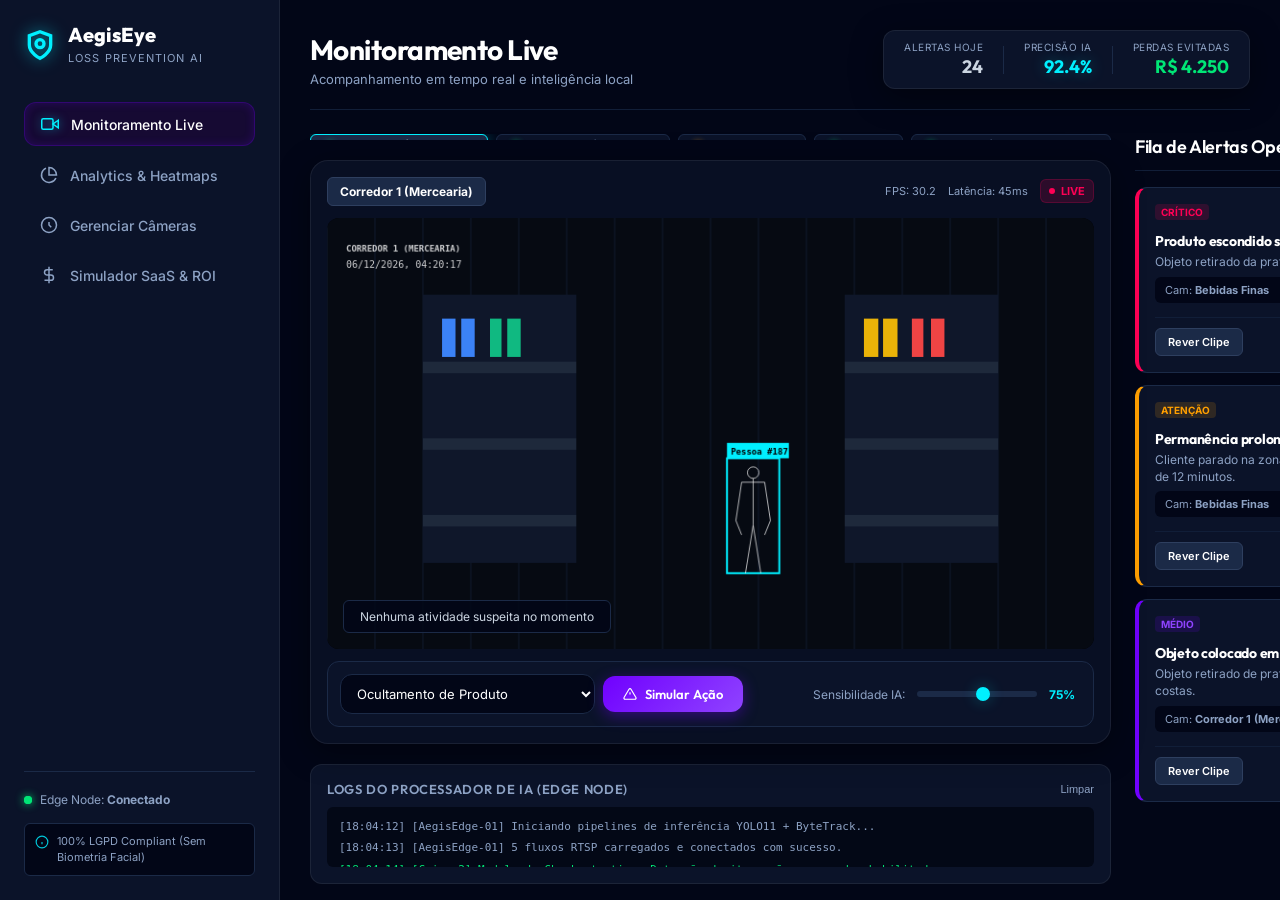
==== index.html @ 30263ce0 "Initial commit: AegisEye AI Dashboard with Python server and simulated pipeline" ====
<!DOCTYPE html>
<html lang="pt-BR">
<head>
    <meta charset="UTF-8">
    <meta name="viewport" content="width=device-width, initial-scale=1.0">
    <title>AegisEye AI - Prevenção Inteligente de Perdas</title>
    <meta name="description" content="Dashboard interativo para o AegisEye AI, sistema de detecção comportamental para prevenção de perdas em supermercados.">
    <!-- Google Fonts -->
    <link rel="preconnect" href="https://fonts.googleapis.com">
    <link rel="preconnect" href="https://fonts.gstatic.com" crossorigin>
    <link href="https://fonts.googleapis.com/css2?family=Inter:wght@300;400;500;600;700&family=Outfit:wght@400;500;600;700;800&display=swap" rel="stylesheet">
    <!-- Stylesheet -->
    <link rel="stylesheet" href="style.css?v=2">
</head>
<body>
    <div class="app-container">
        <!-- Sidebar -->
        <aside class="sidebar">
            <div class="sidebar-header">
                <div class="logo">
                    <svg class="logo-icon" viewBox="0 0 24 24" fill="none" stroke="currentColor" stroke-width="2.5">
                        <path d="M12 22s8-4 8-10V5l-8-3-8 3v7c0 6 8 10 8 10z"/>
                        <circle cx="12" cy="11" r="3"/>
                    </svg>
                    <div class="logo-text">
                        <span class="logo-title">AegisEye</span>
                        <span class="logo-subtitle">Loss Prevention AI</span>
                    </div>
                </div>
            </div>
            
            <nav class="sidebar-nav">
                <button class="nav-item active" data-tab="live" id="btn-tab-live">
                    <svg class="nav-icon" viewBox="0 0 24 24" fill="none" stroke="currentColor" stroke-width="2"><path d="M23 7l-7 5 7 5V7z"/><rect x="1" y="5" width="15" height="14" rx="2" ry="2"/></svg>
                    Monitoramento Live
                </button>
                <button class="nav-item" data-tab="analytics" id="btn-tab-analytics">
                    <svg class="nav-icon" viewBox="0 0 24 24" fill="none" stroke="currentColor" stroke-width="2"><path d="M21.21 15.89A10 10 0 1 1 8 2.83"/><path d="M22 12A10 10 0 0 0 12 2v10z"/></svg>
                    Analytics & Heatmaps
                </button>
                <button class="nav-item" data-tab="cameras" id="btn-tab-cameras">
                    <svg class="nav-icon" viewBox="0 0 24 24" fill="none" stroke="currentColor" stroke-width="2"><path d="M12 22c5.523 0 10-4.477 10-10S17.523 2 12 2 2 6.477 2 12s4.477 10 10 10z"/><path d="M12 8v4l3 3"/></svg>
                    Gerenciar Câmeras
                </button>
                <button class="nav-item" data-tab="saas" id="btn-tab-saas">
                    <svg class="nav-icon" viewBox="0 0 24 24" fill="none" stroke="currentColor" stroke-width="2"><line x1="12" y1="1" x2="12" y2="23"/><path d="M17 5H9.5a3.5 3.5 0 0 0 0 7h5a3.5 3.5 0 0 1 0 7H6"/></svg>
                    Simulador SaaS & ROI
                </button>
            </nav>
            
            <div class="sidebar-footer">
                <div class="status-indicator-container">
                    <span class="pulse-dot green"></span>
                    <span class="status-text">Edge Node: <strong>Conectado</strong></span>
                </div>
                <div class="legal-disclaimer">
                    <svg viewBox="0 0 24 24" fill="none" stroke="currentColor" stroke-width="2" class="disclaimer-icon"><circle cx="12" cy="12" r="10"/><line x1="12" y1="16" x2="12" y2="12"/><line x1="12" y1="8" x2="12.01" y2="8"/></svg>
                    100% LGPD Compliant (Sem Biometria Facial)
                </div>
            </div>
        </aside>

        <!-- Main Content Area -->
        <main class="main-content">
            <!-- Header -->
            <header class="main-header">
                <div class="header-title-area">
                    <h1 id="view-title">Monitoramento Live</h1>
                    <p class="header-subtitle" id="view-subtitle">Acompanhamento em tempo real e inteligência local</p>
                </div>
                <div class="header-stats">
                    <div class="quick-stat">
                        <span class="quick-stat-label">Alertas Hoje</span>
                        <span class="quick-stat-value" id="stats-alerts-count">24</span>
                    </div>
                    <div class="quick-stat-divider"></div>
                    <div class="quick-stat">
                        <span class="quick-stat-label">Precisão IA</span>
                        <span class="quick-stat-value text-cyan">92.4%</span>
                    </div>
                    <div class="quick-stat-divider"></div>
                    <div class="quick-stat">
                        <span class="quick-stat-label">Perdas Evitadas</span>
                        <span class="quick-stat-value text-green" id="stats-saved-value">R$ 4.250</span>
                    </div>
                </div>
            </header>

            <!-- TAB 1: Live Monitor -->
            <section class="tab-view active" id="view-live">
                <div class="live-grid">
                    <!-- Feed Column -->
                    <div class="feed-column">
                        <div class="camera-selectors">
                            <button class="cam-select-btn active" data-cam="0">
                                <span class="cam-indicator online"></span>
                                Corredor 1 (Mercearia)
                            </button>
                            <button class="cam-select-btn" data-cam="1">
                                <span class="cam-indicator online"></span>
                                Corredor 2 (Biscoitos)
                            </button>
                            <button class="cam-select-btn" data-cam="2">
                                <span class="cam-indicator warning"></span>
                                Bebidas Finas
                            </button>
                            <button class="cam-select-btn" data-cam="3">
                                <span class="cam-indicator online"></span>
                                Caixa 1
                            </button>
                            <button class="cam-select-btn" data-cam="4">
                                <span class="cam-indicator online"></span>
                                Caixa 2 (Autoatendimento)
                            </button>
                        </div>
                        
                        <div class="video-container">
                            <div class="video-header">
                                <span class="camera-info-badge" id="active-cam-title">Corredor 1 (Mercearia)</span>
                                <div class="video-controls">
                                    <span class="video-fps">FPS: 30.2</span>
                                    <span class="video-latency">Latência: 45ms</span>
                                    <span class="rec-badge"><span class="rec-dot"></span>LIVE</span>
                                </div>
                            </div>
                            
                            <!-- Video Simulation Canvas -->
                            <div class="canvas-wrapper">
                                <canvas id="video-canvas" width="800" height="450"></canvas>
                                <div class="detection-overlay-notice" id="detection-notice">
                                    Nenhuma atividade suspeita no momento
                                </div>
                            </div>
                            
                            <!-- Interactive Simulation Control -->
                            <div class="simulation-controls">
                                <div class="sim-select-group">
                                    <select id="sim-type-selector" class="sim-dropdown">
                                        <option value="concealment">Ocultamento de Produto</option>
                                        <option value="lingering">Permanência Excessiva (Bebidas)</option>
                                        <option value="running">Pessoa Correndo / Briga</option>
                                        <option value="fall">Queda de Cliente (Segurança)</option>
                                        <option value="shelf">Gôndola Vazia / Reposição</option>
                                    </select>
                                    <button class="action-btn" id="btn-trigger-suspicious">
                                        <svg viewBox="0 0 24 24" fill="none" stroke="currentColor" stroke-width="2" class="btn-icon"><path d="M10.29 3.86L1.82 18a2 2 0 0 0 1.71 3h16.94a2 2 0 0 0 1.71-3L13.71 3.86a2 2 0 0 0-3.42 0z"/><line x1="12" y1="9" x2="12" y2="13"/><line x1="12" y1="17" x2="12.01" y2="17"/></svg>
                                        Simular Ação
                                    </button>
                                </div>
                                <div class="sim-speed-selector">
                                    <span class="sim-speed-label">Sensibilidade IA:</span>
                                    <input type="range" min="50" max="95" value="75" class="range-slider" id="sensitivity-slider">
                                    <span class="sim-speed-value" id="sensitivity-val">75%</span>
                                </div>
                            </div>
                        </div>
                        
                        <!-- Console Logging Container -->
                        <div class="console-card">
                            <div class="card-header">
                                <h3>Logs do Processador de IA (Edge Node)</h3>
                                <button class="clear-btn" id="btn-clear-logs">Limpar</button>
                            </div>
                            <div class="console-log-area" id="console-logs">
                                <div class="log-line info">[18:04:12] [AegisEdge-01] Iniciando pipelines de inferência YOLO11 + ByteTrack...</div>
                                <div class="log-line info">[18:04:13] [AegisEdge-01] 5 fluxos RTSP carregados e conectados com sucesso.</div>
                                <div class="log-line success">[18:04:14] [Caixa 2] Modelo de Checkout ativo. Detecção de itens não escaneados habilitada.</div>
                                <div class="log-line info">[18:04:15] [Corredor 1] Track ID #104 criado para objeto tipo "Pessoa"</div>
                            </div>
                        </div>
                    </div>
                    
                    <!-- Alert Queue Column -->
                    <div class="alert-column">
                        <div class="alerts-header">
                            <h2>Fila de Alertas Operacionais</h2>
                            <span class="alert-count-badge" id="active-alert-badge">3 ativos</span>
                        </div>
                        
                        <div class="alerts-queue" id="alerts-queue-container">
                            <!-- Alert Card 1 -->
                            <div class="alert-card critical anim-pulse-card" data-alert-id="1">
                                <div class="alert-card-header">
                                    <span class="severity-badge critical">Crítico</span>
                                    <span class="alert-time">14:51</span>
                                </div>
                                <div class="alert-card-body">
                                    <h3 class="alert-title">Produto escondido sob a roupa</h3>
                                    <p class="alert-details">Objeto retirado da prateleira e ocultado na jaqueta.</p>
                                    <div class="alert-meta">
                                        <span>Cam: <strong>Bebidas Finas</strong></span>
                                        <span>Confiança: <strong class="text-rose">84%</strong></span>
                                    </div>
                                </div>
                                <div class="alert-card-actions">
                                    <button class="btn-play-clip" data-alert-id="1">Rever Clipe</button>
                                    <div class="alert-feedback-btns">
                                        <button class="btn-feedback correct" title="Confirmar Alerta" data-alert-id="1">✓</button>
                                        <button class="btn-feedback incorrect" title="Falso Positivo" data-alert-id="1">✗</button>
                                    </div>
                                </div>
                            </div>
                            
                            <!-- Alert Card 2 -->
                            <div class="alert-card warning" data-alert-id="2">
                                <div class="alert-card-header">
                                    <span class="severity-badge warning">Atenção</span>
                                    <span class="alert-time">14:40</span>
                                </div>
                                <div class="alert-card-body">
                                    <h3 class="alert-title">Permanência prolongada na seção</h3>
                                    <p class="alert-details">Cliente parado na zona de risco há mais de 12 minutos.</p>
                                    <div class="alert-meta">
                                        <span>Cam: <strong>Bebidas Finas</strong></span>
                                        <span>Dwell: <strong>12m 34s</strong></span>
                                    </div>
                                </div>
                                <div class="alert-card-actions">
                                    <button class="btn-play-clip" data-alert-id="2">Rever Clipe</button>
                                    <div class="alert-feedback-btns">
                                        <button class="btn-feedback correct" title="Confirmar Alerta" data-alert-id="2">✓</button>
                                        <button class="btn-feedback incorrect" title="Falso Positivo" data-alert-id="2">✗</button>
                                    </div>
                                </div>
                            </div>
                            
                            <!-- Alert Card 3 -->
                            <div class="alert-card medium" data-alert-id="3">
                                <div class="alert-card-header">
                                    <span class="severity-badge medium">Médio</span>
                                    <span class="alert-time">14:32</span>
                                </div>
                                <div class="alert-card-body">
                                    <h3 class="alert-title">Objeto colocado em mochila</h3>
                                    <p class="alert-details">Objeto retirado de prateleira inserido em mochila de costas.</p>
                                    <div class="alert-meta">
                                        <span>Cam: <strong>Corredor 1 (Mercearia)</strong></span>
                                        <span>Confiança: <strong class="text-amber">91%</strong></span>
                                    </div>
                                </div>
                                <div class="alert-card-actions">
                                    <button class="btn-play-clip" data-alert-id="3">Rever Clipe</button>
                                    <div class="alert-feedback-btns">
                                        <button class="btn-feedback correct" title="Confirmar Alerta" data-alert-id="3">✓</button>
                                        <button class="btn-feedback incorrect" title="Falso Positivo" data-alert-id="3">✗</button>
                                    </div>
                                </div>
                            </div>
                        </div>
                    </div>
                </div>
            </section>

            <!-- TAB 2: Metrics & Heatmaps -->
            <section class="tab-view" id="view-analytics">
                <div class="analytics-layout">
                    <!-- Store Map Card -->
                    <div class="analytics-card map-card">
                        <div class="card-header">
                            <div>
                                <h3>Mapa de Calor de Riscos (Planta da Loja)</h3>
                                <p class="card-subtitle">Áreas com maior incidência de alertas comportamentais acumulados nas últimas 24 horas</p>
                            </div>
                            <div class="map-controls">
                                <button class="action-btn btn-sm active" id="btn-toggle-heatmap">Calor Ativo</button>
                                <button class="action-btn btn-sm" id="btn-reset-heatmap">Resetar Dados</button>
                            </div>
                        </div>
                        <div class="heatmap-canvas-container">
                            <canvas id="heatmap-canvas" width="750" height="400"></canvas>
                        </div>
                        <div class="heatmap-legend">
                            <span class="legend-title">Severidade de Perda / Frequência:</span>
                            <div class="legend-gradient"></div>
                            <div class="legend-labels">
                                <span>Baixo (Zonas Frias)</span>
                                <span>Médio</span>
                                <span>Alto (Zonas Quentes)</span>
                            </div>
                        </div>
                    </div>
                    
                    <!-- Stats Charts and Grid -->
                    <div class="analytics-sidebar-grid">
                        <div class="analytics-card metric-card">
                            <h3>Distribuição de Incidentes por Corredor</h3>
                            <div class="chart-container">
                                <!-- Simulated SVG Bar Chart -->
                                <svg class="svg-chart" viewBox="0 0 100 60">
                                    <!-- Grid lines -->
                                    <line x1="15" y1="5" x2="95" y2="5" stroke="var(--slate-800)" stroke-dasharray="2" stroke-width="0.5"/>
                                    <line x1="15" y1="20" x2="95" y2="20" stroke="var(--slate-800)" stroke-dasharray="2" stroke-width="0.5"/>
                                    <line x1="15" y1="35" x2="95" y2="35" stroke="var(--slate-800)" stroke-dasharray="2" stroke-width="0.5"/>
                                    <line x1="15" y1="50" x2="95" y2="50" stroke="var(--slate-800)" stroke-width="1"/>
                                    
                                    <!-- Bar labels -->
                                    <text x="12" y="10" class="chart-text label" text-anchor="end">Bebidas</text>
                                    <text x="12" y="24" class="chart-text label" text-anchor="end">Corr. 1</text>
                                    <text x="12" y="38" class="chart-text label" text-anchor="end">Caixas</text>
                                    <text x="12" y="52" class="chart-text label" text-anchor="end">Corr. 2</text>
                                    
                                    <!-- Bars -->
                                    <rect x="15" y="6" width="75" height="6" rx="2" fill="url(#rose-grad)"/>
                                    <rect x="15" y="20" width="50" height="6" rx="2" fill="url(#amber-grad)"/>
                                    <rect x="15" y="34" width="30" height="6" rx="2" fill="url(#cyan-grad)"/>
                                    <rect x="15" y="48" width="15" height="6" rx="2" fill="url(#indigo-grad)"/>
                                    
                                    <!-- Values -->
                                    <text x="93" y="10" class="chart-text val">15</text>
                                    <text x="68" y="24" class="chart-text val">10</text>
                                    <text x="48" y="38" class="chart-text val">6</text>
                                    <text x="33" y="52" class="chart-text val">3</text>
                                    
                                    <defs>
                                        <linearGradient id="rose-grad" x1="0" y1="0" x2="1" y2="0">
                                            <stop offset="0%" stop-color="var(--rose-600)"/>
                                            <stop offset="100%" stop-color="var(--rose-400)"/>
                                        </linearGradient>
                                        <linearGradient id="amber-grad" x1="0" y1="0" x2="1" y2="0">
                                            <stop offset="0%" stop-color="var(--amber-600)"/>
                                            <stop offset="100%" stop-color="var(--amber-400)"/>
                                        </linearGradient>
                                        <linearGradient id="cyan-grad" x1="0" y1="0" x2="1" y2="0">
                                            <stop offset="0%" stop-color="var(--cyan-600)"/>
                                            <stop offset="100%" stop-color="var(--cyan-400)"/>
                                        </linearGradient>
                                        <linearGradient id="indigo-grad" x1="0" y1="0" x2="1" y2="0">
                                            <stop offset="0%" stop-color="var(--indigo-600)"/>
                                            <stop offset="100%" stop-color="var(--indigo-400)"/>
                                        </linearGradient>
                                    </defs>
                                </svg>
                            </div>
                        </div>
                        
                        <div class="analytics-card metric-card">
                            <h3>Alertas por Faixa Horária</h3>
                            <div class="chart-container">
                                <!-- Simulated SVG Line Chart -->
                                <svg class="svg-chart" viewBox="0 0 100 50">
                                    <!-- Grid lines -->
                                    <line x1="10" y1="10" x2="95" y2="10" stroke="var(--slate-800)" stroke-dasharray="2" stroke-width="0.5"/>
                                    <line x1="10" y1="25" x2="95" y2="25" stroke="var(--slate-800)" stroke-dasharray="2" stroke-width="0.5"/>
                                    <line x1="10" y1="40" x2="95" y2="40" stroke="var(--slate-800)" stroke-width="1"/>
                                    
                                    <!-- Chart line -->
                                    <path d="M 10 38 Q 25 35 35 22 T 60 12 T 80 30 T 95 38" fill="none" stroke="var(--cyan-500)" stroke-width="1.5"/>
                                    
                                    <!-- Points -->
                                    <circle cx="10" cy="38" r="1.2" fill="var(--cyan-500)"/>
                                    <circle cx="35" cy="22" r="1.2" fill="var(--cyan-500)"/>
                                    <circle cx="60" cy="12" r="1.2" fill="var(--cyan-500)"/>
                                    <circle cx="80" cy="30" r="1.2" fill="var(--cyan-500)"/>
                                    <circle cx="95" cy="38" r="1.2" fill="var(--cyan-500)"/>
                                    
                                    <!-- X Axis Labels -->
                                    <text x="10" y="46" class="chart-text axis" text-anchor="middle">08h</text>
                                    <text x="35" y="46" class="chart-text axis" text-anchor="middle">12h</text>
                                    <text x="60" y="46" class="chart-text axis" text-anchor="middle">16h</text>
                                    <text x="80" y="46" class="chart-text axis" text-anchor="middle">20h</text>
                                    <text x="95" y="46" class="chart-text axis" text-anchor="middle">22h</text>
                                </svg>
                            </div>
                        </div>
                    </div>
                </div>
            </section>

            <!-- TAB 3: Manage Cameras -->
            <section class="tab-view" id="view-cameras">
                <div class="camera-management-panel">
                    <div class="camera-list-container">
                        <div class="section-title-with-action">
                            <h2>Câmeras Conectadas e Ativas</h2>
                            <span class="camera-total-count" id="camera-total-count-badge">5 Câmeras</span>
                        </div>
                        
                        <div class="camera-cards-grid" id="camera-grid">
                            <!-- Card Cam 0 -->
                            <div class="camera-setup-card">
                                <div class="camera-setup-header">
                                    <div class="camera-setup-title-group">
                                        <span class="camera-index">CAM-01</span>
                                        <h4>Corredor 1 (Mercearia)</h4>
                                    </div>
                                    <span class="badge-status online">Online</span>
                                </div>
                                <div class="camera-setup-details">
                                    <p><strong>URL RTSP:</strong> rtsp://192.168.1.100/ch1</p>
                                    <p><strong>Dispositivo:</strong> Intelbras VIP 3230 B</p>
                                    <p><strong>Modo IA:</strong> Ocultamento / Suspeita</p>
                                </div>
                                <div class="camera-setup-actions">
                                    <button class="action-btn btn-sm btn-outline">Editar</button>
                                    <button class="action-btn btn-sm btn-danger-outline">Remover</button>
                                </div>
                            </div>
                            <!-- Card Cam 1 -->
                            <div class="camera-setup-card">
                                <div class="camera-setup-header">
                                    <div class="camera-setup-title-group">
                                        <span class="camera-index">CAM-02</span>
                                        <h4>Corredor 2 (Biscoitos)</h4>
                                    </div>
                                    <span class="badge-status online">Online</span>
                                </div>
                                <div class="camera-setup-details">
                                    <p><strong>URL RTSP:</strong> rtsp://192.168.1.100/ch2</p>
                                    <p><strong>Dispositivo:</strong> Dahua HDW1230S</p>
                                    <p><strong>Modo IA:</strong> Ocultamento / Fluxo de Pessoas</p>
                                </div>
                                <div class="camera-setup-actions">
                                    <button class="action-btn btn-sm btn-outline">Editar</button>
                                    <button class="action-btn btn-sm btn-danger-outline">Remover</button>
                                </div>
                            </div>
                            <!-- Card Cam 2 -->
                            <div class="camera-setup-card alert-active">
                                <div class="camera-setup-header">
                                    <div class="camera-setup-title-group">
                                        <span class="camera-index">CAM-03</span>
                                        <h4>Bebidas Finas</h4>
                                    </div>
                                    <span class="badge-status warning-badge">Alerta</span>
                                </div>
                                <div class="camera-setup-details">
                                    <p><strong>URL RTSP:</strong> rtsp://192.168.1.100/ch3</p>
                                    <p><strong>Dispositivo:</strong> Hikvision DS-2CD2021G1</p>
                                    <p><strong>Modo IA:</strong> Permanência Alta / Ocultamento</p>
                                </div>
                                <div class="camera-setup-actions">
                                    <button class="action-btn btn-sm btn-outline">Editar</button>
                                    <button class="action-btn btn-sm btn-danger-outline">Remover</button>
                                </div>
                            </div>
                            <!-- Card Cam 3 -->
                            <div class="camera-setup-card">
                                <div class="camera-setup-header">
                                    <div class="camera-setup-title-group">
                                        <span class="camera-index">CAM-04</span>
                                        <h4>Caixa 1</h4>
                                    </div>
                                    <span class="badge-status online">Online</span>
                                </div>
                                <div class="camera-setup-details">
                                    <p><strong>URL RTSP:</strong> rtsp://192.168.1.100/ch4</p>
                                    <p><strong>Dispositivo:</strong> Hikvision DS-2CD1023G0</p>
                                    <p><strong>Modo IA:</strong> Desistência / Fila Larga</p>
                                </div>
                                <div class="camera-setup-actions">
                                    <button class="action-btn btn-sm btn-outline">Editar</button>
                                    <button class="action-btn btn-sm btn-danger-outline">Remover</button>
                                </div>
                            </div>
                            <!-- Card Cam 4 -->
                            <div class="camera-setup-card">
                                <div class="camera-setup-header">
                                    <div class="camera-setup-title-group">
                                        <span class="camera-index">CAM-05</span>
                                        <h4>Caixa 2 (Autoatendimento)</h4>
                                    </div>
                                    <span class="badge-status online">Online</span>
                                </div>
                                <div class="camera-setup-details">
                                    <p><strong>URL RTSP:</strong> rtsp://192.168.1.100/ch5</p>
                                    <p><strong>Dispositivo:</strong> Intelbras VIP 1230 D</p>
                                    <p><strong>Modo IA:</strong> Checkout Não Escaneado</p>
                                </div>
                                <div class="camera-setup-actions">
                                    <button class="action-btn btn-sm btn-outline">Editar</button>
                                    <button class="action-btn btn-sm btn-danger-outline">Remover</button>
                                </div>
                            </div>
                        </div>
                    </div>
                    
                    <!-- Camera Add Form -->
                    <div class="camera-add-card">
                        <h3>Adicionar Nova Câmera IP / Canal DVR</h3>
                        <p class="card-subtitle">Conecte um novo fluxo de vídeo RTSP e selecione as diretrizes de IA</p>
                        
                        <form class="camera-form" id="camera-add-form" onsubmit="return false;">
                            <div class="form-group">
                                <label for="cam-name">Nome Descritivo da Câmera</label>
                                <input type="text" id="cam-name" placeholder="Ex: Corredor 3 (Limpeza)" required>
                            </div>
                            
                            <div class="form-group">
                                <label for="cam-rtsp">URL RTSP do Vídeo</label>
                                <input type="text" id="cam-rtsp" placeholder="Ex: rtsp://admin:senha@192.168.1.100:554/live/ch1" required>
                            </div>
                            
                            <div class="form-row">
                                <div class="form-group half">
                                    <label for="cam-device">Marca / Modelo do Aparelho</label>
                                    <select id="cam-device">
                                        <option value="Intelbras VIP">Intelbras VIP Series</option>
                                        <option value="Hikvision DS">Hikvision Bullet/Dome</option>
                                        <option value="Dahua HDW">Dahua Network Camera</option>
                                        <option value="ONVIF Genérica">Genérica ONVIF IP Cam</option>
                                    </select>
                                </div>
                                <div class="form-group half">
                                    <label for="cam-profile">Perfil de IA Comportamental</label>
                                    <select id="cam-profile">
                                        <option value="Ocultamento / Suspeita">Ocultamento de Itens (Jaqueta/Mochila)</option>
                                        <option value="Tempo de Permanência">Permanência Excedida (Zonas Caras)</option>
                                        <option value="Autoatendimento / Scan">Não Escaneados (Checkout)</option>
                                        <option value="Movimentação Rápida">Pessoa Correndo / Invasão</option>
                                    </select>
                                </div>
                            </div>
                            
                            <button type="submit" class="action-btn w-full" id="btn-add-camera">
                                <svg viewBox="0 0 24 24" fill="none" stroke="currentColor" stroke-width="2" class="btn-icon"><line x1="12" y1="5" x2="12" y2="19"/><line x1="5" y1="12" x2="19" y2="12"/></svg>
                                Conectar Câmera
                            </button>
                        </form>
                    </div>
                </div>
            </section>

            <!-- TAB 4: SaaS Calculator -->
            <section class="tab-view" id="view-saas">
                <div class="saas-container">
                    <div class="saas-header">
                        <h2>Simulador de Negócios & Proposta Comercial</h2>
                        <p class="card-subtitle">Calcule o preço de assinatura do software AegisEye AI e demonstre o Retorno sobre o Investimento (ROI) para o supermercado</p>
                    </div>
                    
                    <div class="saas-grid">
                        <!-- Configurator Column -->
                        <div class="saas-card config-card">
                            <h3>Parâmetros do Supermercado</h3>
                            <p class="card-subtitle">Insira as informações de tamanho e perdas atuais da loja</p>
                            
                            <div class="calculator-controls">
                                <div class="calc-control-group">
                                    <div class="calc-label-row">
                                        <span class="calc-control-label">Quantidade de Câmeras IP</span>
                                        <span class="calc-control-bubble" id="calc-val-cameras">12 câmeras</span>
                                    </div>
                                    <input type="range" min="4" max="64" value="12" class="range-slider font-slider" id="saas-cameras-slider">
                                    <div class="range-labels">
                                        <span>4 Câm.</span>
                                        <span>32 Câm.</span>
                                        <span>64 Câm.</span>
                                    </div>
                                </div>
                                
                                <div class="calc-control-group">
                                    <div class="calc-label-row">
                                        <span class="calc-control-label">Perda Mensal Estimada por Furtos</span>
                                        <span class="calc-control-bubble highlight" id="calc-val-losses">R$ 15.000</span>
                                    </div>
                                    <input type="range" min="1000" max="80000" step="1000" value="15000" class="range-slider font-slider" id="saas-losses-slider">
                                    <div class="range-labels">
                                        <span>R$ 1.000</span>
                                        <span>R$ 40.000</span>
                                        <span>R$ 80.000</span>
                                    </div>
                                </div>
                                
                                <div class="calc-control-group">
                                    <div class="calc-label-row">
                                        <span class="calc-control-label">Taxa de Prevenção Estimada da IA</span>
                                        <span class="calc-control-bubble text-cyan" id="calc-val-rate">60%</span>
                                    </div>
                                    <input type="range" min="30" max="90" step="5" value="60" class="range-slider font-slider" id="saas-rate-slider">
                                    <div class="range-labels">
                                        <span>30% (Conservador)</span>
                                        <span>60% (Recomendado)</span>
                                        <span>90% (Otimista)</span>
                                    </div>
                                </div>

                                <div class="calc-control-group">
                                    <span class="calc-control-label">Módulos de IA Adicionais</span>
                                    <div class="checkbox-group" style="margin-top: 8px; display: flex; flex-direction: column; gap: 8px;">
                                        <label class="checkbox-label" style="display: flex; align-items: flex-start; gap: 8px; font-size: 11px; cursor: pointer; color: var(--slate-200); line-height: 1.4;">
                                            <input type="checkbox" id="saas-module-ops" style="accent-color: var(--indigo-500); width: 15px; height: 15px; margin-top: 2px;">
                                            <span>Módulo Operações (+ R$ 199/mês)<br><small style="color: var(--slate-400);">Simula alertas de reposição de gôndolas vazias, controle de filas no checkout e quedas de clientes.</small></span>
                                        </label>
                                        <label class="checkbox-label" style="display: flex; align-items: flex-start; gap: 8px; font-size: 11px; cursor: pointer; color: var(--slate-200); line-height: 1.4;">
                                            <input type="checkbox" id="saas-infra-cloud" style="accent-color: var(--indigo-500); width: 15px; height: 15px; margin-top: 2px;">
                                            <span>Processamento em Nuvem (Cloud GPU)<br><small style="color: var(--slate-400);">Caso ativado, o processamento ocorre na nuvem (+ R$ 25/câmera por mês). Desativado processa em Mini-PC Edge local.</small></span>
                                        </label>
                                    </div>
                                </div>
                            </div>
                            
                            <div class="business-info-notice">
                                <svg viewBox="0 0 24 24" fill="none" stroke="currentColor" stroke-width="2" class="info-icon"><circle cx="12" cy="12" r="10"/><line x1="12" y1="16" x2="12" y2="12"/><line x1="12" y1="8" x2="12.01" y2="8"/></svg>
                                <span>A mensalidade escala por quantidade de câmeras processadas em tempo real. A infraestrutura básica pode ser local (Edge PC) ou em nuvem com GPUs.</span>
                            </div>
                        </div>
                        
                        <!-- ROI Results Column -->
                        <div class="saas-card result-card">
                            <h3>Resultados Financeiros (Projeção SaaS)</h3>
                            <p class="card-subtitle">Análise detalhada do valor de assinatura e economia mensal gerada</p>
                            
                            <div class="roi-summary-grid" style="grid-template-columns: repeat(3, 1fr);">
                                <div class="roi-item">
                                    <span class="roi-label">Mensalidade SaaS</span>
                                    <span class="roi-val text-indigo" id="saas-subscription-price" style="font-size: 16px;">R$ 599 / mês</span>
                                    <span class="roi-desc" id="saas-plan-name">Plano Silver (Até 16 Câm.)</span>
                                </div>
                                
                                <div class="roi-item">
                                    <span class="roi-label">Custo Hospedagem</span>
                                    <span class="roi-val text-amber" id="saas-infra-cost" style="font-size: 16px;">R$ 150 / mês</span>
                                    <span class="roi-desc" id="saas-infra-desc">Servidor Edge Local</span>
                                </div>

                                <div class="roi-item">
                                    <span class="roi-label">Perdas Prevenidas</span>
                                    <span class="roi-val text-green" id="saas-recovered-losses" style="font-size: 16px;">R$ 9.000 / mês</span>
                                    <span class="roi-desc">Evitado pela IA</span>
                                </div>
                            </div>
                            
                            <div class="roi-net-savings">
                                <div class="net-savings-title">Retorno Líquido Mensal para o Cliente</div>
                                <div class="net-savings-value" id="saas-net-savings">R$ 8.401 / mês</div>
                                <div class="net-savings-annual" id="saas-annual-savings">Economia anual estimada: R$ 100.812 / ano</div>
                            </div>
                            
                            <div class="pricing-tiers">
                                <h4>Estrutura Comercial Proposta (SaaS)</h4>
                                <div class="tier-grid">
                                    <div class="tier-col" id="tier-bronze">
                                        <div class="tier-name">Bronze (Até 8 Câmeras)</div>
                                        <div class="tier-price">R$ 399/mês</div>
                                    </div>
                                    <div class="tier-col active" id="tier-silver">
                                        <div class="tier-name">Silver (Até 16 Câmeras)</div>
                                        <div class="tier-price">R$ 599/mês</div>
                                    </div>
                                    <div class="tier-col" id="tier-gold">
                                        <div class="tier-name">Gold (Até 32 Câmeras)</div>
                                        <div class="tier-price">R$ 1.199/mês</div>
                                    </div>
                                    <div class="tier-col" id="tier-enterprise">
                                        <div class="tier-name">Enterprise (64+ Câmeras)</div>
                                        <div class="tier-price">R$ 2.299/mês</div>
                                    </div>
                                </div>
                            </div>
                        </div>
                    </div>
                </div>
            </section>
        </main>
    </div>

    <!-- Alert Clip Modal Playback -->
    <div class="modal" id="video-modal">
        <div class="modal-content">
            <div class="modal-header">
                <h3 id="modal-alert-title">Replay do Incidente Operacional</h3>
                <button class="close-modal" id="btn-close-modal">&times;</button>
            </div>
            <div class="modal-body">
                <div class="modal-video-wrapper">
                    <canvas id="modal-video-canvas" width="640" height="360"></canvas>
                    <div class="modal-detection-banner" id="modal-detection-text">
                        OCULTAMENTO DETECTADO (CONFIANÇA: 84%)
                    </div>
                </div>
                <div class="modal-meta-info">
                    <p><strong>Câmera:</strong> <span id="modal-meta-camera">Bebidas Finas</span></p>
                    <p><strong>Horário:</strong> <span id="modal-meta-time">14:51:22</span></p>
                    <p><strong>Gatilho Comportamental:</strong> <span id="modal-meta-trigger">Objeto retirado de prateleira -> movimento rápido para o bolso interno da jaqueta.</span></p>
                </div>
            </div>
            <div class="modal-footer">
                <span class="modal-footer-label">Este alerta foi classificado corretamente?</span>
                <div class="modal-feedback-actions">
                    <button class="action-btn btn-success" id="btn-modal-feedback-correct">✓ Sim, Alerta Correto</button>
                    <button class="action-btn btn-danger-outline" id="btn-modal-feedback-incorrect">✗ Não, Falso Alarme</button>
                </div>
            </div>
        </div>
    </div>

    <!-- Javascript Logic -->
    <script src="app_v2.js"></script>
</body>
</html>
---- style.css ----
/* --- AEGISEYE AI - DESIGN SYSTEM & CORE STYLING --- */

:root {
    /* Color Palette */
    --slate-950: #020617;
    --slate-900: #0b1329;
    --slate-850: #111e38;
    --slate-800: #1b2a47;
    --slate-700: #2e3f5f;
    --slate-600: #475a80;
    --slate-400: #8da2c4;
    --slate-200: #cbd5e1;
    --white: #ffffff;

    /* Accent & Glow Colors */
    --cyan-500: #00f0ff;
    --cyan-600: #00c8db;
    --cyan-900: rgba(0, 240, 255, 0.15);
    
    --indigo-500: #7000ff;
    --indigo-400: #8f43ff;
    --indigo-950: #160a33;

    --amber-500: #ff9f00;
    --amber-600: #d68100;
    --amber-950: #2b1d03;

    --rose-500: #ff0055;
    --rose-600: #d10041;
    --rose-950: #2b0412;

    --green-500: #00e676;
    --green-600: #00b050;
    --green-950: #022413;

    /* Fonts & Radii */
    --font-heading: 'Outfit', 'Inter', sans-serif;
    --font-body: 'Inter', sans-serif;
    --radius-sm: 6px;
    --radius-md: 12px;
    --radius-lg: 18px;
    --radius-xl: 26px;
    
    /* Shadows */
    --glow-cyan: 0 0 15px rgba(0, 240, 255, 0.3);
    --glow-rose: 0 0 15px rgba(255, 0, 85, 0.4);
    --shadow-glass: 0 8px 32px 0 rgba(0, 0, 0, 0.4);
    --border-glass: 1px solid rgba(255, 255, 255, 0.07);
}

/* Base Styles */
* {
    margin: 0;
    padding: 0;
    box-sizing: border-box;
}

body {
    background-color: var(--slate-950);
    color: var(--slate-200);
    font-family: var(--font-body);
    overflow-x: hidden;
    height: 100vh;
}

h1, h2, h3, h4, h5, h6 {
    font-family: var(--font-heading);
    color: var(--white);
    font-weight: 600;
    letter-spacing: -0.02em;
}

/* Scrollbars */
::-webkit-scrollbar {
    width: 6px;
    height: 6px;
}
::-webkit-scrollbar-track {
    background: var(--slate-950);
}
::-webkit-scrollbar-thumb {
    background: var(--slate-800);
    border-radius: 3px;
}
::-webkit-scrollbar-thumb:hover {
    background: var(--slate-700);
}

/* Utility classes */
.text-cyan { color: var(--cyan-500); text-shadow: var(--glow-cyan); }
.text-green { color: var(--green-500); }
.text-amber { color: var(--amber-500); }
.text-rose { color: var(--rose-500); text-shadow: var(--glow-rose); }
.w-full { width: 100%; }

/* --- APP CONTAINER LAYOUT --- */
.app-container {
    display: grid;
    grid-template-columns: 280px 1fr;
    height: 100vh;
    width: 100vw;
}

/* --- SIDEBAR --- */
.sidebar {
    background-color: var(--slate-900);
    border-right: var(--border-glass);
    display: flex;
    flex-direction: column;
    padding: 24px;
    height: 100%;
}

.sidebar-header {
    margin-bottom: 36px;
}

.logo {
    display: flex;
    align-items: center;
    gap: 12px;
}

.logo-icon {
    width: 32px;
    height: 32px;
    color: var(--cyan-500);
    filter: drop-shadow(0 0 8px rgba(0, 240, 255, 0.6));
}

.logo-title {
    font-family: var(--font-heading);
    font-size: 20px;
    font-weight: 800;
    color: var(--white);
    display: block;
    line-height: 1.1;
}

.logo-subtitle {
    font-size: 11px;
    color: var(--slate-400);
    text-transform: uppercase;
    letter-spacing: 0.1em;
}

.sidebar-nav {
    display: flex;
    flex-direction: column;
    gap: 8px;
    flex-grow: 1;
}

.nav-item {
    background: none;
    border: none;
    outline: none;
    color: var(--slate-400);
    font-family: var(--font-body);
    font-size: 14px;
    font-weight: 500;
    display: flex;
    align-items: center;
    gap: 12px;
    padding: 12px 16px;
    border-radius: var(--radius-md);
    cursor: pointer;
    text-align: left;
    transition: all 0.2s ease;
}

.nav-item:hover {
    color: var(--white);
    background-color: rgba(255, 255, 255, 0.03);
}

.nav-item.active {
    color: var(--white);
    background-color: var(--indigo-950);
    box-shadow: inset 0 0 10px rgba(112, 0, 255, 0.2);
    border: 1px solid rgba(112, 0, 255, 0.3);
}

.nav-icon {
    width: 18px;
    height: 18px;
    transition: transform 0.2s ease;
}

.nav-item:hover .nav-icon {
    transform: translateX(2px);
}

.nav-item.active .nav-icon {
    color: var(--cyan-500);
    filter: drop-shadow(0 0 5px rgba(0, 240, 255, 0.5));
}

.sidebar-footer {
    display: flex;
    flex-direction: column;
    gap: 16px;
    padding-top: 20px;
    border-top: 1px solid var(--slate-800);
}

.status-indicator-container {
    display: flex;
    align-items: center;
    gap: 8px;
    font-size: 12px;
    color: var(--slate-400);
}

.pulse-dot {
    width: 8px;
    height: 8px;
    border-radius: 50%;
    position: relative;
}

.pulse-dot.green {
    background-color: var(--green-500);
    box-shadow: 0 0 8px var(--green-500);
}

.pulse-dot.green::after {
    content: '';
    position: absolute;
    width: 100%;
    height: 100%;
    border-radius: 50%;
    background-color: var(--green-500);
    animation: pulse 1.8s infinite ease-in-out;
}

.legal-disclaimer {
    font-size: 11px;
    color: var(--slate-400);
    background-color: var(--slate-950);
    padding: 10px;
    border-radius: var(--radius-sm);
    border: 1px solid var(--slate-800);
    display: flex;
    align-items: flex-start;
    gap: 8px;
    line-height: 1.4;
}

.disclaimer-icon {
    width: 14px;
    height: 14px;
    color: var(--cyan-600);
    flex-shrink: 0;
    margin-top: 1px;
}

/* --- MAIN CONTENT AREA --- */
.main-content {
    display: flex;
    flex-direction: column;
    height: 100vh;
    overflow-y: auto;
    padding: 30px;
}

/* Header */
.main-header {
    display: flex;
    justify-content: space-between;
    align-items: center;
    margin-bottom: 24px;
    padding-bottom: 20px;
    border-bottom: 1px solid var(--slate-850);
}

#view-title {
    font-size: 28px;
    font-weight: 700;
    margin-bottom: 4px;
}

.header-subtitle {
    font-size: 13px;
    color: var(--slate-400);
}

.header-stats {
    display: flex;
    align-items: center;
    background-color: var(--slate-900);
    border: var(--border-glass);
    padding: 10px 20px;
    border-radius: var(--radius-md);
    box-shadow: var(--shadow-glass);
}

.quick-stat {
    display: flex;
    flex-direction: column;
    align-items: flex-end;
}

.quick-stat-label {
    font-size: 10px;
    color: var(--slate-400);
    text-transform: uppercase;
    letter-spacing: 0.05em;
    margin-bottom: 2px;
}

.quick-stat-value {
    font-family: var(--font-heading);
    font-size: 18px;
    font-weight: 700;
}

.quick-stat-divider {
    width: 1px;
    height: 28px;
    background-color: var(--slate-800);
    margin: 0 20px;
}

/* Tabs Toggle */
.tab-view {
    display: none;
    flex-grow: 1;
}

.tab-view.active {
    display: block;
}

/* --- TAB 1: LIVE MONITOR GRID --- */
.live-grid {
    display: grid;
    grid-template-columns: 1fr 360px;
    gap: 24px;
    height: calc(100vh - 150px);
}

.feed-column {
    display: flex;
    flex-direction: column;
    gap: 20px;
    min-height: 0;
}

/* Camera Tabs */
.camera-selectors {
    display: flex;
    gap: 8px;
    overflow-x: auto;
    padding-bottom: 4px;
}

.cam-select-btn {
    background-color: var(--slate-900);
    border: 1px solid var(--slate-800);
    color: var(--slate-400);
    font-family: var(--font-body);
    font-size: 12px;
    font-weight: 600;
    padding: 10px 16px;
    border-radius: var(--radius-sm);
    cursor: pointer;
    white-space: nowrap;
    display: flex;
    align-items: center;
    gap: 8px;
    transition: all 0.2s ease;
}

.cam-select-btn:hover {
    color: var(--white);
    background-color: var(--slate-850);
}

.cam-select-btn.active {
    background-color: var(--slate-800);
    color: var(--white);
    border-color: var(--cyan-500);
    box-shadow: var(--glow-cyan);
}

.cam-indicator {
    width: 6px;
    height: 6px;
    border-radius: 50%;
    display: inline-block;
}

.cam-indicator.online {
    background-color: var(--green-500);
    box-shadow: 0 0 6px var(--green-500);
}

.cam-indicator.warning {
    background-color: var(--amber-500);
    box-shadow: 0 0 6px var(--amber-500);
    animation: flash 1s infinite alternate;
}

/* Video Viewer */
.video-container {
    background-color: rgba(11, 19, 41, 0.75);
    border: var(--border-glass);
    border-radius: var(--radius-lg);
    box-shadow: var(--shadow-glass);
    padding: 16px;
    display: flex;
    flex-direction: column;
    gap: 12px;
    backdrop-filter: blur(10px);
}

.video-header {
    display: flex;
    justify-content: space-between;
    align-items: center;
}

.camera-info-badge {
    background-color: var(--slate-800);
    padding: 6px 12px;
    border-radius: var(--radius-sm);
    font-size: 12px;
    font-weight: 700;
    color: var(--white);
    border: 1px solid var(--slate-700);
}

.video-controls {
    display: flex;
    align-items: center;
    gap: 12px;
    font-size: 11px;
    color: var(--slate-400);
}

.rec-badge {
    display: flex;
    align-items: center;
    gap: 6px;
    background-color: rgba(255, 0, 85, 0.15);
    color: var(--rose-500);
    font-weight: 700;
    padding: 4px 8px;
    border-radius: var(--radius-sm);
    border: 1px solid rgba(255, 0, 85, 0.2);
}

.rec-dot {
    width: 6px;
    height: 6px;
    border-radius: 50%;
    background-color: var(--rose-500);
    animation: flash 1s infinite alternate;
}

.canvas-wrapper {
    position: relative;
    width: 100%;
    background-color: #000;
    border-radius: var(--radius-md);
    overflow: hidden;
    aspect-ratio: 16/9;
}

#video-canvas {
    width: 100%;
    height: 100%;
    display: block;
}

.detection-overlay-notice {
    position: absolute;
    bottom: 16px;
    left: 16px;
    background-color: rgba(2, 6, 23, 0.85);
    padding: 8px 16px;
    border-radius: var(--radius-sm);
    font-size: 12px;
    border: 1px solid var(--slate-800);
    color: var(--slate-200);
    transition: all 0.3s ease;
}

.detection-overlay-notice.active {
    background-color: var(--rose-950);
    border-color: var(--rose-500);
    color: var(--rose-500);
    box-shadow: var(--glow-rose);
    font-weight: 700;
}

/* Sim Controls */
.simulation-controls {
    display: flex;
    justify-content: space-between;
    align-items: center;
    background-color: var(--slate-900);
    padding: 12px;
    border-radius: var(--radius-md);
    border: 1px solid var(--slate-800);
}

.sim-select-group {
    display: flex;
    gap: 8px;
    align-items: center;
}

.sim-dropdown {
    background-color: var(--slate-950);
    border: 1px solid var(--slate-800);
    color: var(--white);
    font-family: var(--font-body);
    font-size: 13px;
    padding: 10px 12px;
    border-radius: var(--radius-md);
    outline: none;
    cursor: pointer;
    transition: all 0.2s ease;
}

.sim-dropdown:focus {
    border-color: var(--cyan-600);
    box-shadow: var(--glow-cyan);
}

.action-btn {
    background: linear-gradient(135deg, var(--indigo-500) 0%, var(--indigo-400) 100%);
    border: none;
    color: var(--white);
    font-family: var(--font-heading);
    font-weight: 600;
    font-size: 13px;
    padding: 10px 20px;
    border-radius: var(--radius-md);
    cursor: pointer;
    display: flex;
    align-items: center;
    gap: 8px;
    box-shadow: 0 4px 15px rgba(112, 0, 255, 0.4);
    transition: all 0.2s ease;
}

.action-btn:hover {
    filter: brightness(1.1);
    transform: translateY(-1px);
}

.action-btn:active {
    transform: translateY(0);
}

.action-btn.btn-outline {
    background: none;
    border: 1px solid var(--slate-700);
    color: var(--slate-200);
    box-shadow: none;
}

.action-btn.btn-outline:hover {
    background-color: var(--slate-800);
    border-color: var(--slate-400);
}

.action-btn.btn-danger-outline {
    background: none;
    border: 1px solid rgba(255, 0, 85, 0.3);
    color: var(--rose-500);
    box-shadow: none;
}

.action-btn.btn-danger-outline:hover {
    background-color: var(--rose-950);
    border-color: var(--rose-500);
}

.action-btn.btn-success {
    background: linear-gradient(135deg, var(--green-600) 0%, var(--green-500) 100%);
    box-shadow: 0 4px 15px rgba(0, 230, 118, 0.3);
}

.btn-icon {
    width: 14px;
    height: 14px;
}

.sim-speed-selector {
    display: flex;
    align-items: center;
    gap: 12px;
}

.sim-speed-label {
    font-size: 12px;
    color: var(--slate-400);
}

.range-slider {
    -webkit-appearance: none;
    width: 120px;
    height: 6px;
    border-radius: 3px;
    background: var(--slate-800);
    outline: none;
}

.range-slider::-webkit-slider-thumb {
    -webkit-appearance: none;
    appearance: none;
    width: 14px;
    height: 14px;
    border-radius: 50%;
    background: var(--cyan-500);
    cursor: pointer;
    box-shadow: var(--glow-cyan);
    transition: transform 0.1s ease;
}

.range-slider::-webkit-slider-thumb:hover {
    transform: scale(1.2);
}

.sim-speed-value {
    font-size: 12px;
    font-weight: 700;
    color: var(--cyan-500);
    width: 32px;
}

/* Console logs */
.console-card {
    background-color: var(--slate-900);
    border: var(--border-glass);
    border-radius: var(--radius-md);
    padding: 16px;
    display: flex;
    flex-direction: column;
    gap: 10px;
    flex-grow: 1;
    min-height: 120px;
}

.card-header {
    display: flex;
    justify-content: space-between;
    align-items: center;
}

.card-header h3 {
    font-size: 13px;
    color: var(--slate-400);
    text-transform: uppercase;
    letter-spacing: 0.05em;
}

.clear-btn {
    background: none;
    border: none;
    color: var(--slate-400);
    font-size: 11px;
    cursor: pointer;
}

.clear-btn:hover {
    color: var(--white);
}

.console-log-area {
    background-color: #030816;
    border-radius: var(--radius-sm);
    padding: 12px;
    font-family: monospace;
    font-size: 11px;
    display: flex;
    flex-direction: column;
    gap: 6px;
    overflow-y: auto;
    height: 110px;
}

.log-line {
    line-height: 1.4;
}

.log-line.info { color: var(--slate-400); }
.log-line.warning { color: var(--amber-500); }
.log-line.error { color: var(--rose-500); font-weight: 700; }
.log-line.success { color: var(--green-500); }

/* --- ALERTS COLUMN --- */
.alert-column {
    display: flex;
    flex-direction: column;
    gap: 16px;
}

.alerts-header {
    display: flex;
    justify-content: space-between;
    align-items: center;
    border-bottom: 1px solid var(--slate-850);
    padding-bottom: 12px;
}

.alerts-header h2 {
    font-size: 18px;
}

.alert-count-badge {
    background-color: var(--rose-950);
    border: 1px solid var(--rose-600);
    color: var(--rose-500);
    font-size: 11px;
    font-weight: 700;
    padding: 4px 8px;
    border-radius: 12px;
}

.alerts-queue {
    display: flex;
    flex-direction: column;
    gap: 12px;
    overflow-y: auto;
    flex-grow: 1;
}

/* Alert Card */
.alert-card {
    background-color: var(--slate-900);
    border: 1px solid var(--slate-800);
    border-radius: var(--radius-md);
    padding: 16px;
    display: flex;
    flex-direction: column;
    gap: 12px;
    transition: all 0.3s ease;
}

.alert-card:hover {
    border-color: var(--slate-700);
    transform: translateX(-2px);
}

.alert-card.critical {
    border-left: 4px solid var(--rose-500);
}

.alert-card.warning {
    border-left: 4px solid var(--amber-500);
}

.alert-card.medium {
    border-left: 4px solid var(--indigo-500);
}

.alert-card-header {
    display: flex;
    justify-content: space-between;
    align-items: center;
}

.severity-badge {
    font-size: 10px;
    font-weight: 700;
    text-transform: uppercase;
    padding: 2px 6px;
    border-radius: 4px;
}

.severity-badge.critical {
    background-color: rgba(255, 0, 85, 0.15);
    color: var(--rose-500);
}

.severity-badge.warning {
    background-color: rgba(255, 159, 0, 0.15);
    color: var(--amber-500);
}

.severity-badge.medium {
    background-color: rgba(112, 0, 255, 0.15);
    color: var(--indigo-400);
}

.alert-time {
    font-size: 11px;
    color: var(--slate-400);
}

.alert-title {
    font-size: 14px;
    font-weight: 700;
    margin-bottom: 4px;
    color: var(--white);
}

.alert-details {
    font-size: 12px;
    color: var(--slate-400);
    line-height: 1.4;
}

.alert-meta {
    display: flex;
    justify-content: space-between;
    font-size: 11px;
    color: var(--slate-400);
    background-color: var(--slate-950);
    padding: 6px 10px;
    border-radius: var(--radius-sm);
    margin-top: 6px;
}

.alert-card-actions {
    display: flex;
    justify-content: space-between;
    align-items: center;
    border-top: 1px solid var(--slate-850);
    padding-top: 10px;
    margin-top: 2px;
}

.btn-play-clip {
    background-color: var(--slate-800);
    border: 1px solid var(--slate-700);
    color: var(--white);
    font-family: var(--font-body);
    font-size: 11px;
    font-weight: 600;
    padding: 6px 12px;
    border-radius: var(--radius-sm);
    cursor: pointer;
    transition: all 0.2s ease;
}

.btn-play-clip:hover {
    background-color: var(--slate-700);
    border-color: var(--slate-600);
}

.alert-feedback-btns {
    display: flex;
    gap: 6px;
}

.btn-feedback {
    width: 26px;
    height: 26px;
    border-radius: 4px;
    border: none;
    font-size: 12px;
    font-weight: 700;
    cursor: pointer;
    display: flex;
    align-items: center;
    justify-content: center;
    transition: all 0.2s ease;
}

.btn-feedback.correct {
    background-color: rgba(0, 230, 118, 0.1);
    color: var(--green-500);
    border: 1px solid rgba(0, 230, 118, 0.2);
}

.btn-feedback.correct:hover {
    background-color: var(--green-500);
    color: var(--slate-950);
}

.btn-feedback.incorrect {
    background-color: rgba(255, 0, 85, 0.1);
    color: var(--rose-500);
    border: 1px solid rgba(255, 0, 85, 0.2);
}

.btn-feedback.incorrect:hover {
    background-color: var(--rose-500);
    color: var(--white);
}

/* Animations */
@keyframes pulse {
    0% { transform: scale(0.95); opacity: 0.5; }
    50% { transform: scale(1.8); opacity: 0; }
    100% { transform: scale(0.95); opacity: 0; }
}

@keyframes flash {
    from { opacity: 0.4; }
    to { opacity: 1; }
}

.anim-pulse-card {
    animation: criticalGlow 2.5s infinite alternate;
}

@keyframes criticalGlow {
    from { box-shadow: 0 0 4px rgba(255, 0, 85, 0.1); }
    to { box-shadow: 0 0 16px rgba(255, 0, 85, 0.3); border-color: rgba(255, 0, 85, 0.4); }
}

/* --- TAB 2: ANALYTICS --- */
.analytics-layout {
    display: grid;
    grid-template-columns: 1fr 340px;
    gap: 24px;
}

.analytics-card {
    background-color: var(--slate-900);
    border: var(--border-glass);
    border-radius: var(--radius-lg);
    padding: 24px;
    box-shadow: var(--shadow-glass);
    display: flex;
    flex-direction: column;
    gap: 16px;
}

.card-subtitle {
    font-size: 12px;
    color: var(--slate-400);
    margin-top: 2px;
}

.map-controls {
    display: flex;
    gap: 8px;
}

.btn-sm {
    padding: 6px 12px;
    font-size: 11px;
    border-radius: var(--radius-sm);
    box-shadow: none;
}

.btn-sm.active {
    background: var(--cyan-600);
    color: var(--slate-950);
}

.heatmap-canvas-container {
    width: 100%;
    background-color: #020712;
    border-radius: var(--radius-md);
    overflow: hidden;
    border: 1px solid var(--slate-850);
}

#heatmap-canvas {
    width: 100%;
    height: auto;
    display: block;
}

.heatmap-legend {
    display: flex;
    flex-direction: column;
    gap: 8px;
    font-size: 11px;
    color: var(--slate-400);
    background-color: var(--slate-950);
    padding: 12px;
    border-radius: var(--radius-md);
}

.legend-gradient {
    height: 12px;
    border-radius: var(--radius-sm);
    background: linear-gradient(90deg, rgba(0, 240, 255, 0.5), rgba(0, 230, 118, 0.7), rgba(255, 159, 0, 0.8), rgba(255, 0, 85, 0.9));
}

.legend-labels {
    display: flex;
    justify-content: space-between;
}

.analytics-sidebar-grid {
    display: flex;
    flex-direction: column;
    gap: 24px;
}

.metric-card {
    min-height: 200px;
}

.chart-container {
    background-color: #030816;
    border-radius: var(--radius-md);
    padding: 16px;
    flex-grow: 1;
    display: flex;
    align-items: center;
    justify-content: center;
    border: 1px solid var(--slate-850);
}

.svg-chart {
    width: 100%;
    height: 100%;
}

.chart-text {
    font-family: var(--font-body);
    font-size: 4px;
    fill: var(--slate-400);
}

.chart-text.label {
    font-weight: 600;
    fill: var(--slate-200);
}

.chart-text.val {
    font-weight: 700;
    fill: var(--white);
}

.chart-text.axis {
    font-size: 3.5px;
    fill: var(--slate-600);
}

/* --- TAB 3: CAMERA MANAGEMENT --- */
.camera-management-panel {
    display: grid;
    grid-template-columns: 1fr 360px;
    gap: 24px;
}

.section-title-with-action {
    display: flex;
    justify-content: space-between;
    align-items: center;
    margin-bottom: 16px;
}

.camera-total-count {
    font-size: 12px;
    background-color: var(--slate-800);
    padding: 4px 10px;
    border-radius: 12px;
    color: var(--cyan-500);
    font-weight: 700;
    border: 1px solid var(--slate-700);
}

.camera-cards-grid {
    display: grid;
    grid-template-columns: repeat(auto-fill, minmax(280px, 1fr));
    gap: 16px;
}

.camera-setup-card {
    background-color: var(--slate-900);
    border: 1px solid var(--slate-800);
    border-radius: var(--radius-md);
    padding: 18px;
    display: flex;
    flex-direction: column;
    gap: 14px;
    transition: border-color 0.2s ease;
}

.camera-setup-card.alert-active {
    border-color: rgba(255, 159, 0, 0.4);
    box-shadow: 0 0 10px rgba(255, 159, 0, 0.15);
}

.camera-setup-header {
    display: flex;
    justify-content: space-between;
    align-items: flex-start;
}

.camera-index {
    font-size: 10px;
    font-weight: 700;
    color: var(--slate-400);
    background-color: var(--slate-950);
    padding: 2px 6px;
    border-radius: 4px;
    display: inline-block;
    margin-bottom: 4px;
}

.camera-setup-header h4 {
    font-size: 14px;
    font-weight: 700;
}

.badge-status {
    font-size: 10px;
    font-weight: 700;
    padding: 3px 8px;
    border-radius: 10px;
}

.badge-status.online {
    background-color: rgba(0, 230, 118, 0.1);
    color: var(--green-500);
}

.badge-status.warning-badge {
    background-color: rgba(255, 159, 0, 0.15);
    color: var(--amber-500);
}

.camera-setup-details {
    font-size: 11px;
    color: var(--slate-400);
    display: flex;
    flex-direction: column;
    gap: 6px;
}

.camera-setup-details p {
    text-overflow: ellipsis;
    overflow: hidden;
    white-space: nowrap;
}

.camera-setup-details strong {
    color: var(--slate-200);
}

.camera-setup-actions {
    display: flex;
    gap: 8px;
    border-top: 1px solid var(--slate-850);
    padding-top: 12px;
}

.camera-add-card {
    background-color: var(--slate-900);
    border: var(--border-glass);
    border-radius: var(--radius-lg);
    padding: 24px;
    box-shadow: var(--shadow-glass);
    display: flex;
    flex-direction: column;
    gap: 16px;
    height: fit-content;
}

.camera-form {
    display: flex;
    flex-direction: column;
    gap: 16px;
}

.form-group {
    display: flex;
    flex-direction: column;
    gap: 6px;
}

.form-group label {
    font-size: 11px;
    color: var(--slate-400);
    font-weight: 600;
}

.form-group input, .form-group select {
    background-color: var(--slate-950);
    border: 1px solid var(--slate-800);
    color: var(--white);
    font-family: var(--font-body);
    font-size: 13px;
    padding: 10px 12px;
    border-radius: var(--radius-md);
    outline: none;
    transition: border-color 0.2s ease;
}

.form-group input:focus, .form-group select:focus {
    border-color: var(--cyan-600);
}

.form-row {
    display: flex;
    gap: 12px;
}

.form-group.half {
    width: 50%;
}

/* --- TAB 4: SAAS & ROI CALCULATOR --- */
.saas-container {
    max-width: 1000px;
    margin: 0 auto;
    width: 100%;
}

.saas-header {
    text-align: center;
    margin-bottom: 30px;
}

.saas-grid {
    display: grid;
    grid-template-columns: 1fr 1fr;
    gap: 24px;
}

.saas-card {
    background-color: var(--slate-900);
    border: var(--border-glass);
    border-radius: var(--radius-lg);
    padding: 24px;
    box-shadow: var(--shadow-glass);
    display: flex;
    flex-direction: column;
    gap: 20px;
}

.calculator-controls {
    display: flex;
    flex-direction: column;
    gap: 24px;
}

.calc-control-group {
    display: flex;
    flex-direction: column;
    gap: 10px;
}

.calc-label-row {
    display: flex;
    justify-content: space-between;
    align-items: center;
}

.calc-control-label {
    font-size: 13px;
    font-weight: 600;
    color: var(--slate-200);
}

.calc-control-bubble {
    font-size: 12px;
    font-weight: 700;
    background-color: var(--slate-950);
    padding: 4px 10px;
    border-radius: 20px;
    border: 1px solid var(--slate-800);
    color: var(--white);
}

.calc-control-bubble.highlight {
    color: var(--amber-500);
    border-color: var(--amber-600);
    background-color: var(--amber-950);
}

.font-slider {
    width: 100%;
}

.range-labels {
    display: flex;
    justify-content: space-between;
    font-size: 10px;
    color: var(--slate-600);
}

.business-info-notice {
    background-color: rgba(0, 240, 255, 0.05);
    border: 1px solid rgba(0, 240, 255, 0.1);
    border-radius: var(--radius-md);
    padding: 14px;
    font-size: 11px;
    line-height: 1.5;
    color: var(--slate-400);
    display: flex;
    gap: 10px;
}

.info-icon {
    width: 16px;
    height: 16px;
    color: var(--cyan-500);
    flex-shrink: 0;
    margin-top: 1px;
}

/* Results Card */
.roi-summary-grid {
    display: grid;
    grid-template-columns: 1fr 1fr;
    gap: 16px;
}

.roi-item {
    background-color: var(--slate-950);
    border: 1px solid var(--slate-850);
    border-radius: var(--radius-md);
    padding: 16px;
    display: flex;
    flex-direction: column;
}

.roi-label {
    font-size: 10px;
    text-transform: uppercase;
    letter-spacing: 0.05em;
    color: var(--slate-400);
    margin-bottom: 6px;
}

.roi-val {
    font-family: var(--font-heading);
    font-size: 20px;
    font-weight: 800;
    margin-bottom: 2px;
}

.roi-val.text-indigo {
    color: var(--indigo-400);
    text-shadow: 0 0 10px rgba(143, 67, 255, 0.2);
}

.roi-desc {
    font-size: 11px;
    color: var(--slate-600);
}

.roi-net-savings {
    background: linear-gradient(135deg, var(--indigo-950) 0%, rgba(2, 6, 23, 0.8) 100%);
    border: 1px solid rgba(112, 0, 255, 0.3);
    border-radius: var(--radius-md);
    padding: 20px;
    text-align: center;
    box-shadow: inset 0 0 20px rgba(112, 0, 255, 0.1);
}

.net-savings-title {
    font-size: 12px;
    color: var(--slate-400);
    margin-bottom: 4px;
}

.net-savings-value {
    font-family: var(--font-heading);
    font-size: 32px;
    font-weight: 800;
    color: var(--green-500);
    margin-bottom: 4px;
    text-shadow: 0 0 10px rgba(0, 230, 118, 0.2);
}

.net-savings-annual {
    font-size: 12px;
    color: var(--slate-400);
    font-weight: 600;
}

.pricing-tiers {
    display: flex;
    flex-direction: column;
    gap: 10px;
}

.pricing-tiers h4 {
    font-size: 12px;
    color: var(--slate-400);
    text-transform: uppercase;
    letter-spacing: 0.05em;
}

.tier-grid {
    display: grid;
    grid-template-columns: repeat(4, 1fr);
    gap: 8px;
}

.tier-col {
    background-color: var(--slate-950);
    border: 1px solid var(--slate-850);
    padding: 10px 8px;
    border-radius: var(--radius-sm);
    text-align: center;
    font-size: 10px;
    transition: all 0.2s ease;
}

.tier-col.active {
    border-color: var(--indigo-500);
    background-color: rgba(112, 0, 255, 0.1);
}

.tier-name {
    color: var(--slate-400);
    margin-bottom: 2px;
}

.tier-col.active .tier-name {
    color: var(--white);
    font-weight: 600;
}

.tier-price {
    font-weight: 700;
    color: var(--slate-200);
}

.tier-col.active .tier-price {
    color: var(--cyan-500);
}

/* --- MODAL POPUP --- */
.modal {
    position: fixed;
    top: 0;
    left: 0;
    width: 100vw;
    height: 100vh;
    background-color: rgba(2, 6, 23, 0.85);
    backdrop-filter: blur(8px);
    display: none;
    align-items: center;
    justify-content: center;
    z-index: 100;
}

.modal.active {
    display: flex;
}

.modal-content {
    background-color: var(--slate-900);
    border: var(--border-glass);
    width: 90%;
    max-width: 680px;
    border-radius: var(--radius-lg);
    box-shadow: var(--shadow-glass);
    overflow: hidden;
    display: flex;
    flex-direction: column;
}

.modal-header {
    display: flex;
    justify-content: space-between;
    align-items: center;
    padding: 16px 24px;
    border-bottom: 1px solid var(--slate-850);
}

.modal-header h3 {
    font-size: 16px;
}

.close-modal {
    background: none;
    border: none;
    color: var(--slate-400);
    font-size: 24px;
    cursor: pointer;
    line-height: 1;
}

.close-modal:hover {
    color: var(--white);
}

.modal-body {
    padding: 24px;
    display: flex;
    flex-direction: column;
    gap: 16px;
}

.modal-video-wrapper {
    position: relative;
    background-color: #000;
    border-radius: var(--radius-md);
    overflow: hidden;
    aspect-ratio: 16/9;
}

#modal-video-canvas {
    width: 100%;
    height: 100%;
    display: block;
}

.modal-detection-banner {
    position: absolute;
    top: 16px;
    left: 16px;
    background-color: var(--rose-950);
    border: 1px solid var(--rose-500);
    color: var(--rose-500);
    font-weight: 700;
    font-size: 11px;
    padding: 6px 12px;
    border-radius: var(--radius-sm);
    box-shadow: var(--glow-rose);
}

.modal-meta-info {
    font-size: 12px;
    color: var(--slate-400);
    background-color: var(--slate-950);
    padding: 16px;
    border-radius: var(--radius-md);
    display: flex;
    flex-direction: column;
    gap: 8px;
    border: 1px solid var(--slate-850);
}

.modal-meta-info strong {
    color: var(--white);
}

.modal-footer {
    display: flex;
    justify-content: space-between;
    align-items: center;
    padding: 16px 24px;
    background-color: var(--slate-950);
    border-top: 1px solid var(--slate-850);
}

.modal-footer-label {
    font-size: 12px;
    color: var(--slate-400);
}

.modal-feedback-actions {
    display: flex;
    gap: 10px;
}
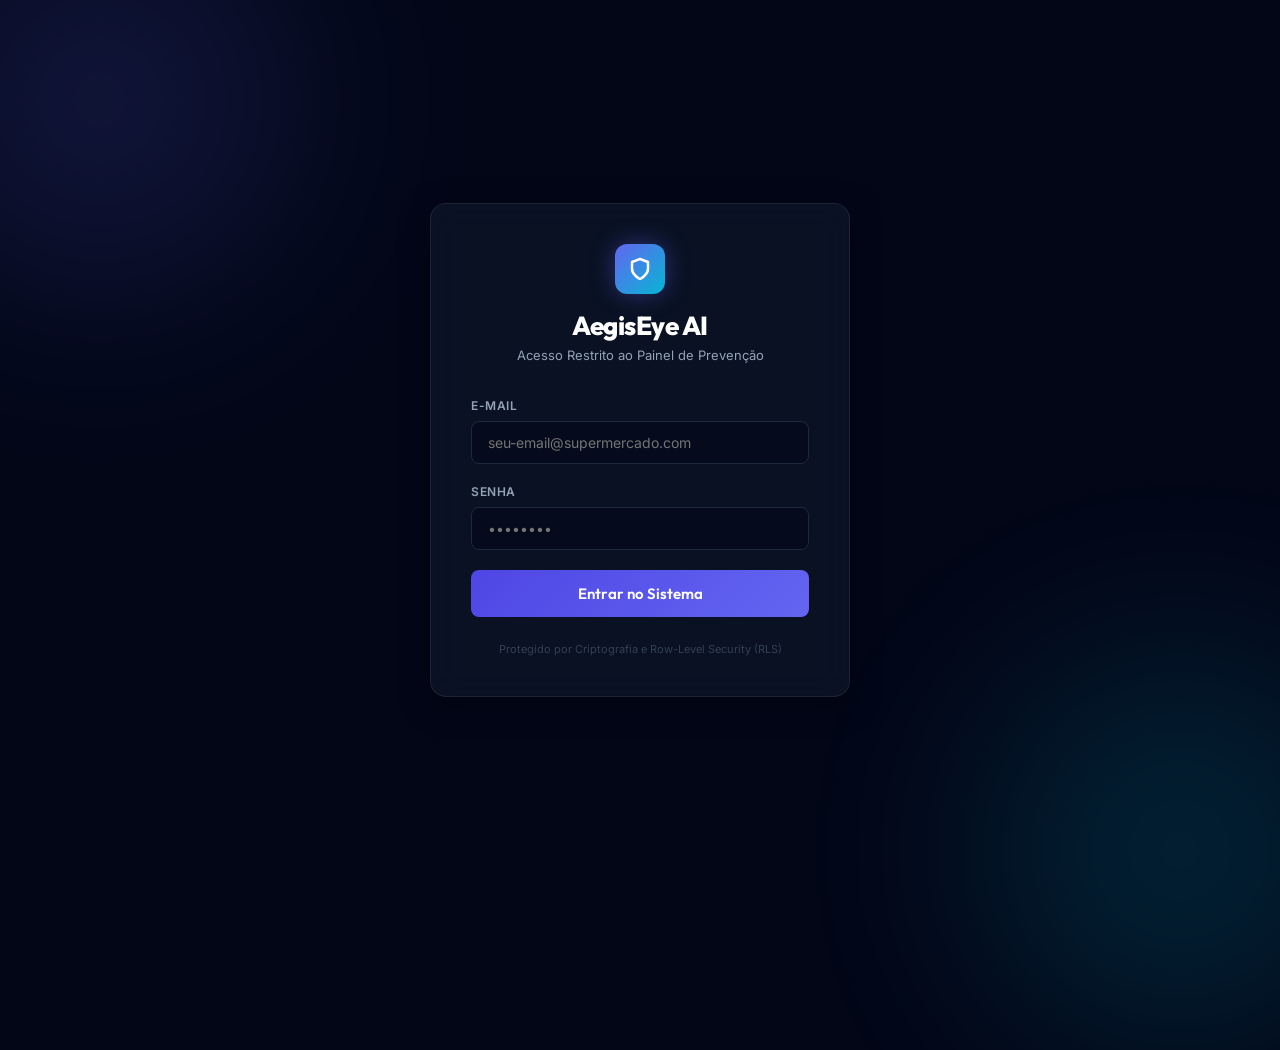
==== commit 3ddb3b05: "Implement secure SaaS login flow with PostgreSQL direct query, bcrypt password verification and rout" ====
--- a/index.html
+++ b/index.html
@@ -1,6 +1,11 @@
 <!DOCTYPE html>
 <html lang="pt-BR">
 <head>
+    <script>
+        if (!sessionStorage.getItem('aegiseye_session_token')) {
+            window.location.href = 'login.html';
+        }
+    </script>
     <meta charset="UTF-8">
     <meta name="viewport" content="width=device-width, initial-scale=1.0">
     <title>AegisEye AI - Prevenção Inteligente de Perdas</title>
@@ -49,6 +54,15 @@
             </nav>
             
             <div class="sidebar-footer">
+                <div class="user-profile-card" style="background: rgba(255,255,255,0.03); border: 1px solid rgba(255,255,255,0.05); padding: 10px; border-radius: 8px; margin-bottom: 12px; display: flex; align-items: center; justify-content: space-between; font-size: 11px;">
+                    <div style="display: flex; flex-direction: column; gap: 2px;">
+                        <span id="sidebar-user-name" style="color: var(--white); font-weight: 600;">Carregando...</span>
+                        <span id="sidebar-tenant-name" style="color: var(--slate-400);">Tenant</span>
+                    </div>
+                    <button id="btn-logout" style="background: none; border: none; color: var(--rose-500); cursor: pointer; display: flex; align-items: center;" title="Sair">
+                        <svg width="14" height="14" viewBox="0 0 24 24" fill="none" stroke="currentColor" stroke-width="2"><path d="M9 21H5a2 2 0 0 1-2-2V5a2 2 0 0 1 2-2h4"/><polyline points="16 17 21 12 16 7"/><line x1="21" y1="12" x2="9" y2="12"/></svg>
+                    </button>
+                </div>
                 <div class="status-indicator-container">
                     <span class="pulse-dot green"></span>
                     <span class="status-text">Edge Node: <strong>Conectado</strong></span>
